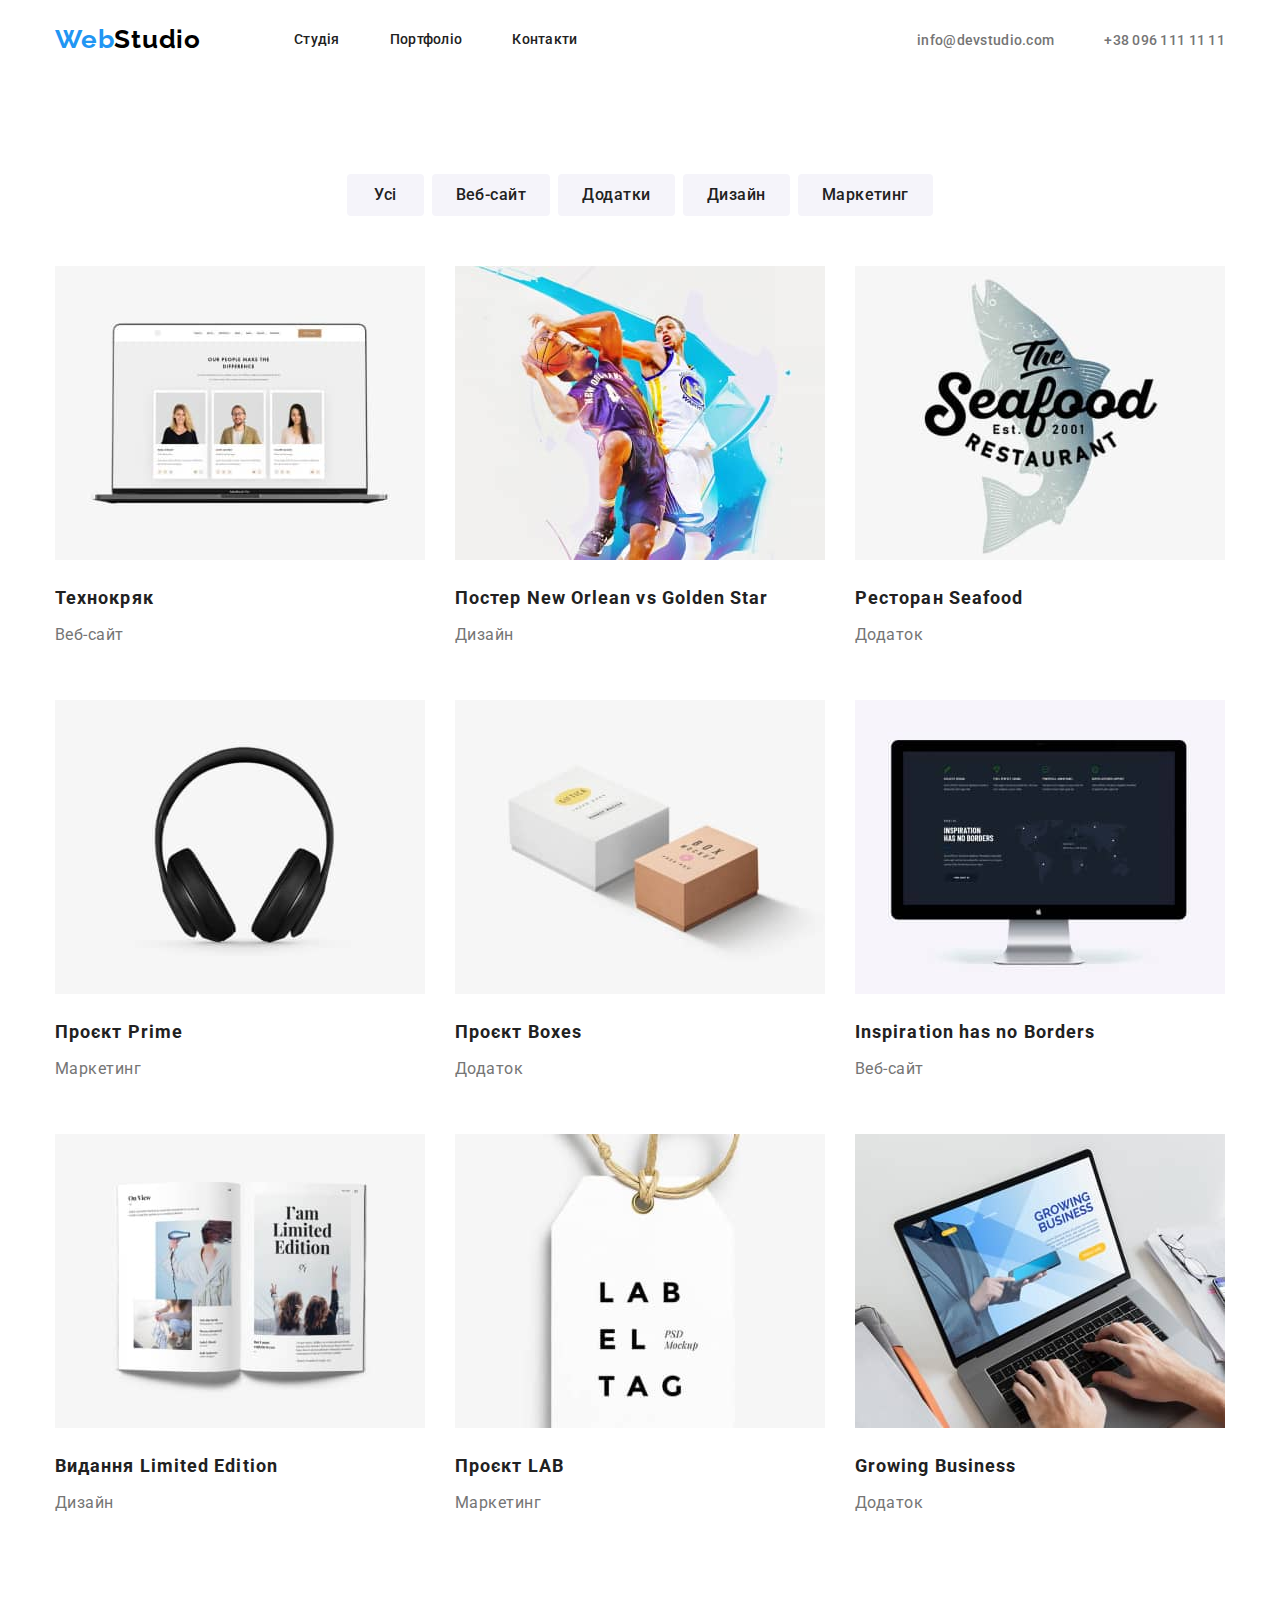
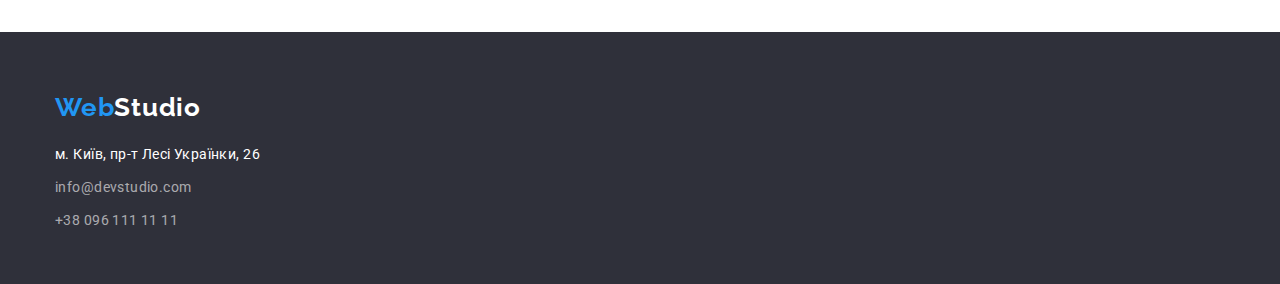
==== portfolio.html @ 159ef46b "Placement of elements" ====
<!DOCTYPE html>
<html lang="uk">
<head>
    <meta charset="UTF-8">
    <meta http-equiv="X-UA-Compatible" content="IE=edge">
    <meta name="viewport" content="width=device-width, initial-scale=1.0">
    <title>WebCtudio portfolio</title>
    <link href="https://fonts.googleapis.com/css2?family=Raleway:wght@700&family=Roboto:wght@400;500;700;900&display=swap"
        rel="stylesheet">
    <link rel="stylesheet" href="https://cdn.jsdelivr.net/npm/modern-normalize@1.1.0/modern-normalize.min.css">
    <link rel="stylesheet" href="./css/styles.css">
</head>
<body>
    <!-- Шапка-->
    <header class="page-header">
        <div class="conteiner">
            <nav class="navigation">
                <a class="logo-top" href="">Web<span class="logo-top-studio">Studio</span></a>
                <ul class="navigation-list">
                    <li><a class="navigation-item-link" href="./index.html">Студія</a></li>
                    <li><a class="navigation-item-link" href="./portfolio.html">Портфоліо</a></li>
                    <li><a class="navigation-item-link" href="">Контакти</a></li>
                </ul>
                <ul class="hdr-contacts">
                    <li class="hdr-contacts-itm"><a class="hdr-contact-mail"
                            href="mailto:info@devstudio.com">info@devstudio.com</a></li>
                    <li class="hdr-contacts-itm"><a class="hdr-contact-phone" href="tel:+380961111111">+38 096 111 11 11</a>
                    </li>
                </ul>
            </nav>
        </div>
    </header>
    <!-- Герой -->  
    <main>
        <section>
            <div class="conteiner">
                <h1 class="section-name-hidden">Галерея проектів ПРИХОВАТИ заголовок</h1>
                <ul class="filter">
                    <li class="filter-item">
                        <button class="filter-button first-button" type="button">Усі</button>
                    </li>
                    <li class="filter-item">
                        <button class="filter-button" type="button">Веб-сайт</button>
                    </li>
                    <li class="filter-item">
                        <button class="filter-button" type="button">Додатки</button>
                    </li>
                    <li class="filter-item">
                        <button class="filter-button" type="button">Дизайн</button>
                    </li>
                    <li class="filter-item">
                        <button class="filter-button" type="button">Маркетинг</button>
                    </li>
                </ul>
                <ul class="projects">
                    <li class="project">
                        <a class="project-link" href="">
                            <img class="project-img" src="./images/proj_1.jpg" width="370" alt="Ноутбук з фото співробітників на екрані">
                            <h2 class="project-name">Технокряк</h2>
                            <p  class="product-segment">Веб-сайт</p>
                        </a>
                    </li>
                    <li>
                        <a class="project-link" href="">
                            <img class="project-img" src="./images/proj_2.jpg" width="370" alt="два баскетболісти боряться за м'яч">
                            <h2 class="project-name">Постер New Orlean vs Golden Star</h2>
                            <p class="product-segment">Дизайн</p>
                        </a>
                    </li>
                    <li>
                        <a class="project-link" href="">
                            <img class="project-img" src="./images/proj_3.jpg" width="370" alt="Логотип ресторану Seafood">
                            <h2 class="project-name">Ресторан Seafood</h2>
                            <p class="product-segment">Додаток</p>
                        </a>
                    </li>
                    <li>
                        <a class="project-link" href="">
                            <img class="project-img" src="./images/proj_4.jpg" width="370" alt="навушниуи">
                            <h2 class="project-name">Проєкт Prime</h2>
                            <p class="product-segment">Маркетинг</p>
                        </a>
                    </li>
                    <li>
                        <a class="project-link" href="">
                            <img class="project-img" src="./images/proj_5.jpg" width="370" alt="дві дизайнерські, брендовані коробки">
                            <h2 class="project-name">Проєкт Boxes</h2>
                            <p class="product-segment">Додаток</p>
                        </a>
                    </li>
                    <li>
                        <a class="project-link" href="">
                            <img class="project-img" src="./images/proj_6.jpg" width="370" alt="монітор з відкритою сторінкою проєкту">
                            <h2 class="project-name">Inspiration has no Borders</h2>
                            <p class="product-segment">Веб-сайт</p>
                        </a>
                    </li>
                    <li>
                        <a class="project-link" href="">
                            <img class="project-img" src="./images/proj_7.jpg" width="370" alt="розворот журналу">
                            <h2 class="project-name">Видання Limited Edition</h2>
                            <p class="product-segment">Дизайн</p>
                        </a>
                    </li>
                    <li>
                        <a class="project-link" href="">
                            <img class="project-img" src="./images/proj_8.jpg" width="370" alt="тег для брендового одягу">
                            <h2 class="project-name">Проєкт LAB</h2>
                            <p class="product-segment">Маркетинг</p>
                        </a>
                    </li>
                    <li>
                        <a class="project-link" href="">
                            <img class="project-img" src="./images/proj_9.jpg" width="370" alt="лептоп із зображенням стартової сторінки на екрані">
                            <h2 class="project-name">Growing Business</h2>
                            <p class="product-segment">Додаток</p>
                        </a>
                    </li>
                </ul>
            </div>
        </section>
    </main>
    <!-- Підвал -->
    <footer class="page-bottom">
        <div class="conteiner footer-items">
            <a class="logo-bottom" href="">
                Web<span class="logo-bottom-studio">Studio</span>
            </a>
            <address class="footer-contacts">
                <ul class="footer-contacts-list">
                    <li class="ditails-list-item">
                        <a class="footer-adressse" href="">м. Київ, пр-т Лесі Українки, 26</a>
                    </li>
                    <li class="ditails-list-item">
                        <a class="footer-mail" href="mailto:info@devstudio.com">info@devstudio.com</a>
                    </li>
                    <li class="ditails-list-item">
                        <a class="footer-phone" href="tel:+380961111111">+38 096 111 11 11</a>
                    </li>
                </ul>
            </address>
        </div>
    </footer>
</body>
</html>
---- css/styles.css ----
:root {
    --font-family: 'Roboto', sans-serif;
    --primery-text-color: #757575;
    --secondary-text-color: #212121;
    --text-color-white: #FFFFFF;
    --accent-color: #2196F3;
}
/* --зкидання марджинів для заголовків, абзаців, списків, Відміна маркерів позицій списку, весь сайт-- */

h1,h2,h3,h4,h5,h6,p,ul {
    margin-top: 0;
    margin-bottom: 0;
}
ul {
    list-style: none;
    margin-top: 0;
    margin-bottom: 0;
    padding: 0;
}
/* --Вдміна підкреслювання посиланнь, весь сайт-- */

a {
    text-decoration: none;
}
/* --Визначення родини шрифтів для кнопок-- */
button {
    font-family: 'Roboto', sans-serif;
    cursor: pointer;
}
/* --Зображення, елементи списків відміна відступів знизу-- */
img, li {
    display: block;
}
/* --Глобальнй стиль тексту в елементі/тезі "боді" -- */

body {
    background: #fff;
    color: var(--primery-text-color);
    font-family: var(--font-family);
}
/* --контейнер для позиціонування контенту на сторінці-- */
.conteiner {
    width: 1200px;
    padding-right: 15px;
    padding-left: 15px;
    margin-left: auto;
    margin-right: auto;
}
/* --Назва секції загальні параметри-- */
.section-name {
    font-weight: 700;
    font-size: 36px;
    line-height: 1.17;
    text-align: center;
    letter-spacing: 0.03em;
    color: var(--secondary-text-color);

    padding-top: 94px;
    padding-bottom: 50px;
}
/* --ХЕДЕР-- */
/* --Лого двокольорове-- */
.logo-top {
    font-family: Raleway, sans-serif;
    font-weight: 700;
    font-size: 26px;
    line-height: 1.2; 
    letter-spacing: 0.03em;
    color: #2196F3;
}
.logo-top-studio {
    color: #000000;
}
/* --Навігація сайту-- */

.navigation, .navigation-list, .hdr-contacts  {
    display: flex;
    align-items: center;
}
.navigation-list {
    margin-left: 93px;
}
.navigation-item-link:not(last-child) {
    margin-right: 50px;
    padding-top: 32px;
    padding-bottom: 32px;
}
.navigation-item-link {
    display: flex;

    font-weight: 500;
    font-size: 14px;
    line-height: 1.14;
    letter-spacing: 0.02em;
    color: #212121;
}
.navigation-item-link:hover,
.navigation-item-link:focus {
    color: var(--accent-color);
}
/* -- Контакти шапка -- */

.hdr-contacts {
    margin-left: auto;
}

.hdr-contacts-itm + .hdr-contacts-itm {
    margin-left: 50px;
}
.hdr-contact-mail,
.hdr-contact-phone {
    padding-top: 32px;
    padding-bottom: 32px;
    font-weight: 500;
    font-size: 14px;
    line-height: 1.14;
    letter-spacing: 0.02em;
    color: var(--primery-text-color);
}
.hdr-contact-mail:hover, .hdr-contact-mail:focus,
.hdr-contact-phone:hover,.hdr-contact-phone:focus {
    color: var(--accent-color);
}
/* --СТУДІЯ-- */
/* --Герой-- */

.motto {
    display: flex;
    background-color: #2F303A;
}
.motto-text  {
    margin-top: 203px;
    margin-bottom: 30px;
    font-weight: 900;
    font-size: 44px;
    line-height: 1.4;
    text-align: center;
    letter-spacing: 0.06em;
    text-transform: uppercase;
    color: var(--text-color-white);
}
.btn-modal-window {
    display: block;
    margin-left: auto;
    margin-right: auto;
    margin-bottom: 197px;
    width: 216px;
    height: 50px;
    font-weight: 700;
    font-size: 16px;
    line-height: 1.9;
    text-align: center;
    letter-spacing: 0.06em;
    background-color: var(--accent-color);
    color: var(--text-color-white);
}
.btn-modal-window:hover,
.btn-modal-window:focus {
    background: #188CE8;
    box-shadow: 0px 4px 4px rgba(0, 0, 0, 0.15);
    border-radius: 4px
}
/* --Цінності-- */
.values-hdr {
    display: none;
}
.values-list {
    display: flex;
    justify-content: space-between;
    padding-top: 90px;
    /* padding-bottom: 94px; */
}
.values-list-item {
    width: 270px;
}
.value-name {
    font-size: 14px;
    font-weight: 700;
    line-height: 1.14;
    letter-spacing: 0.03em;
    text-transform: uppercase;
    color: var(--secondary-text-color);

    margin-bottom: 10px;
}
.value-description {
    font-weight: 400;
    font-size: 14px;
    line-height: 1.71;
    letter-spacing: 0.03em;
    color: var(--primery-text-color);
}
/* --Чим им займаємось-- */
.directions, .directions-list {
    display: flex;
}
/* .directions-list {
    justify-content: space-between;
} */
.directions-list-item {
width:calc((100%-30*2)/3);
margin-right: 30px;
margin-bottom: 94px;
}
.directions-list-item:nth-child(3) {
    margin-right: 0;
}
/* --Наша команда-- */
.team {
    background: #F5F4FA;
}
.team-list {
    display: flex;
    justify-content: space-between;
}
.team-member-name {
    font-weight: 500;
    font-size: 16px;
    line-height: 1.19;
    text-align: center;
    letter-spacing: 0.03em;
    color: var(--secondary-text-color);

padding-top: 30px;
padding-bottom: 10px;
}
.team-member-position {
    font-size: 16px;
    line-height: 1.19;
    text-align: center;
    letter-spacing: 0.03em;
    color: var(--primery-text-color);

    padding-bottom: 30px;
}

/* --ПОРТФОЛІО ОСНОВНИЙ КОНТЕНТ-- */
/* --Фільтр портфоліо-- */
.section-name-hidden {
    display: none;
}
.filter {
    display: flex;
    justify-content: center;
    margin-top: 94px;
    margin-bottom: 50px;
}
.filter-item:not(:last-child) {
    margin-right: 4px;
}
.filter-item:not(:first-child) {
    margin-left: 4px;
}
.filter-button {
    padding: 6px 22px;
}
.first-button {
    padding: 6px 25px;
}
.filter-button {
    background: #F5F4FA;
    border-radius: 4px;
    border-color: transparent;
    font-weight: 500;
    font-size: 16px;
    line-height: 1.63;
    text-align: center;
    letter-spacing: 0.03em;
    color: var(--secondary-text-color);
    cursor: pointer;
    padding: 6px, 22px;
    
}

.filter-button:hover, .filter-button:focus {
    background-color: var(--accent-color);
    color: var(--text-color-white);
}
/* --Проєкти-- */
.projects {
    display: flex;
    flex-wrap: wrap;
    gap: 30px;
    margin-bottom: 94px;
}
.project-img {
    margin-bottom: 20px;
}
/* --Підписи проектів-- */

.project-name {
    font-weight: 700;
    font-size: 18px;
    line-height: 2;
    letter-spacing: 0.06em;
    color: var(--secondary-text-color);

    margin-bottom: 4px;
}
.product-segment {
    font-weight: 400;
    font-size: 16px;
    line-height: 1.88;
    letter-spacing: 0.03em;
    color: var(--primery-text-color);

    margin-bottom: 20px;
}
/* --ПІДВАЛ-- */

.page-bottom {
    min-height: 252px;
    background-color: #2F303A;
}
.footer-items {
    display: flex;
    align-items: flex-start;
    flex-direction: column;
}
.logo-bottom {
    text-decoration: none;
    font-family: Raleway, sans-serif;
    font-weight: 700;
    font-size: 26px;
    line-height: 1.2;
    letter-spacing: 0.03em;
    color: #2196F3;
    
    margin-top: 60px;
    margin-bottom: 20px;
}
.logo-bottom-studio {
    color: #fff;
}
.footer-adressse {
    font-style: normal;
    font-size: 14px;
    line-height: 1.7;
    letter-spacing: 0.03em;
    color: var(--text-color-white);
}
.footer-mail,
.footer-phone {
        font-style: normal;
    font-size: 14px;
    line-height: 1.7;
    letter-spacing: 0.03em;
    color: rgba(255, 255, 255, 0.6);
}
.ditails-list-item+.ditails-list-item {
    margin-top: 9px;
}
.footer-mail:hover, .footer-mail:focus,
.footer-phone:hover, .footer-phone:focus,
.footer-adressse:hover, .footer-adressse:focus {
    color: var(--accent-color);
}
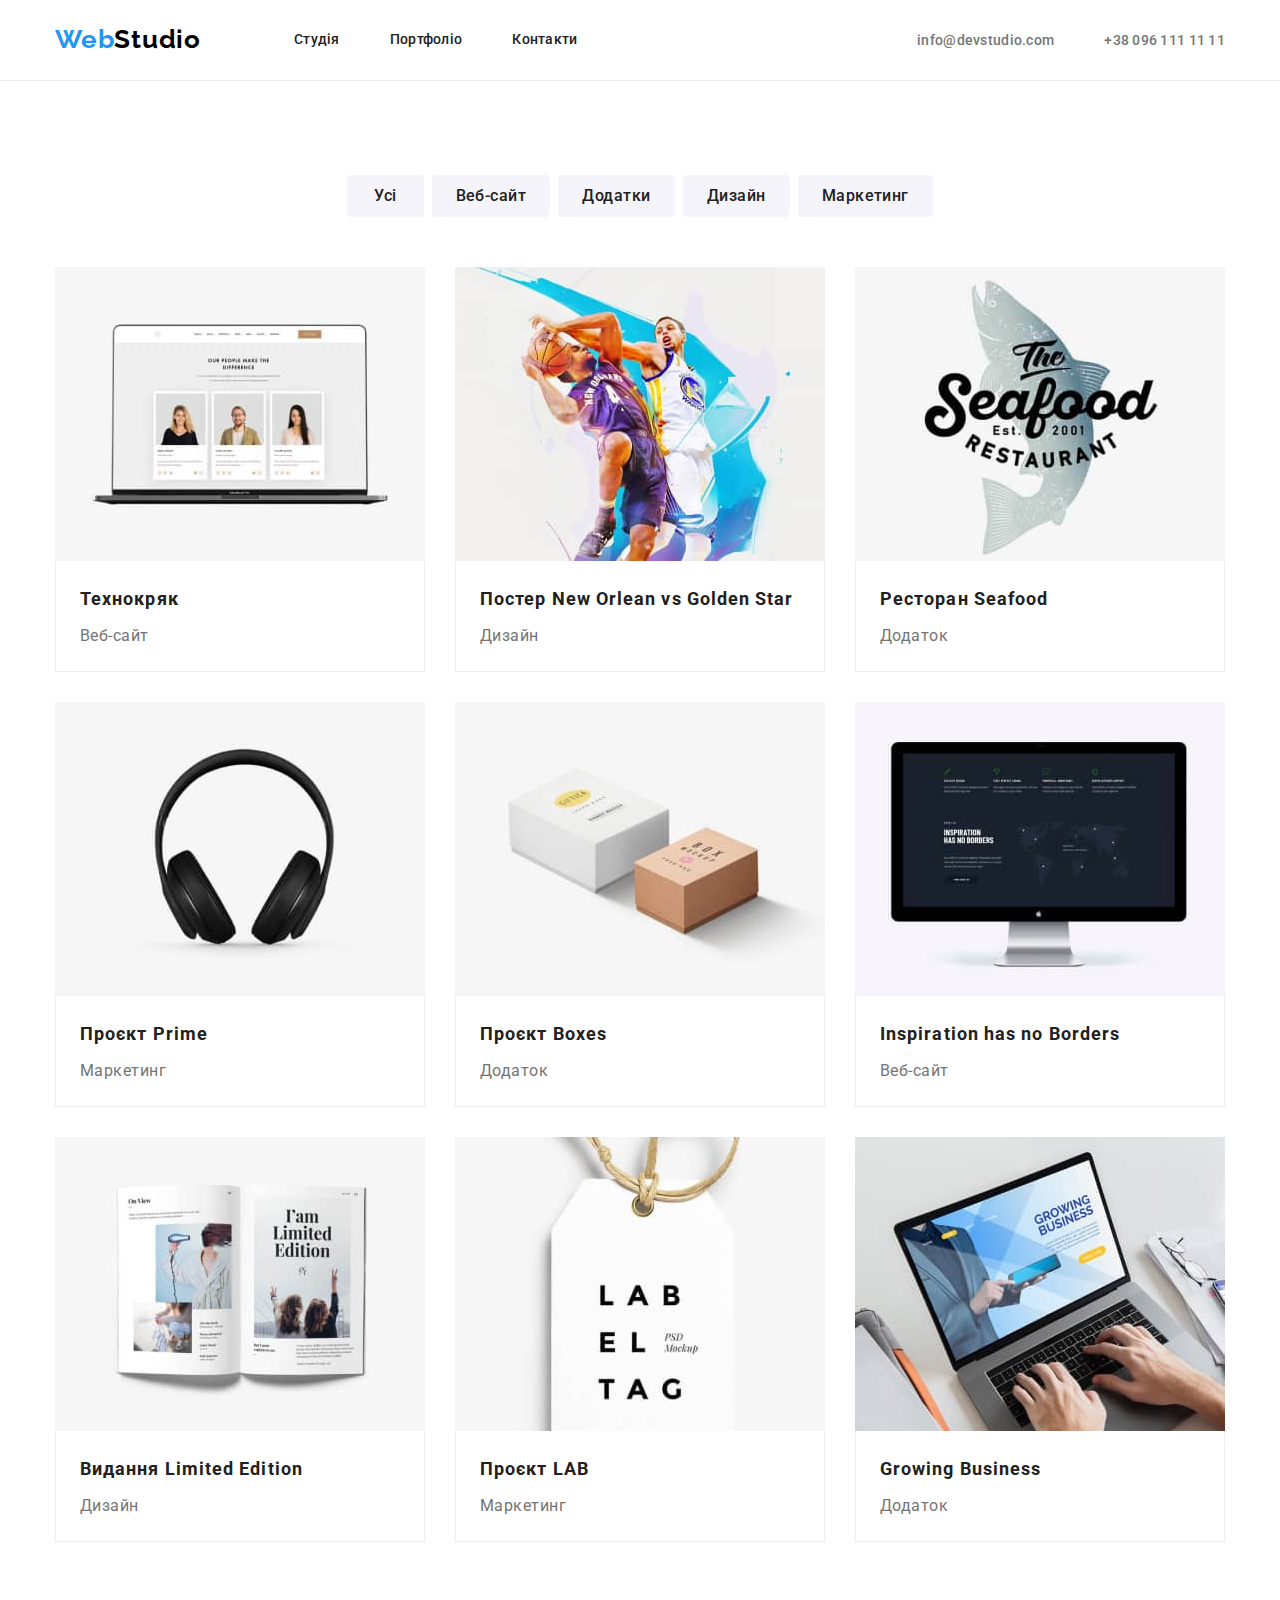
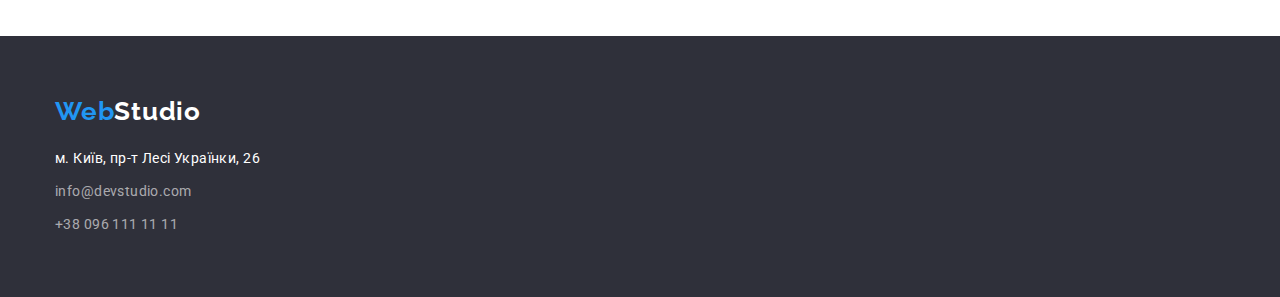
==== commit 1f3d76ff: "Correction after first check" ====
--- a/portfolio.html
+++ b/portfolio.html
@@ -17,9 +17,9 @@
             <nav class="navigation">
                 <a class="logo-top" href="">Web<span class="logo-top-studio">Studio</span></a>
                 <ul class="navigation-list">
-                    <li><a class="navigation-item-link" href="./index.html">Студія</a></li>
-                    <li><a class="navigation-item-link" href="./portfolio.html">Портфоліо</a></li>
-                    <li><a class="navigation-item-link" href="">Контакти</a></li>
+                    <li class="navigation-item"><a class="navigation-item-link" href="./index.html">Студія</a></li>
+                    <li class="navigation-item"><a class="navigation-item-link" href="./portfolio.html">Портфоліо</a></li>
+                    <li class="navigation-item"><a class="navigation-item-link" href="">Контакти</a></li>
                 </ul>
                 <ul class="hdr-contacts">
                     <li class="hdr-contacts-itm"><a class="hdr-contact-mail"
@@ -32,9 +32,9 @@
     </header>
     <!-- Герой -->  
     <main>
-        <section>
+        <section class="section">
             <div class="conteiner">
-                <h1 class="section-name-hidden">Галерея проектів ПРИХОВАТИ заголовок</h1>
+                <h1 class="section-name-hidden visually-hidden">Галерея проектів</h1>
                 <ul class="filter">
                     <li class="filter-item">
                         <button class="filter-button first-button" type="button">Усі</button>
@@ -56,64 +56,82 @@
                     <li class="project">
                         <a class="project-link" href="">
                             <img class="project-img" src="./images/proj_1.jpg" width="370" alt="Ноутбук з фото співробітників на екрані">
-                            <h2 class="project-name">Технокряк</h2>
-                            <p  class="product-segment">Веб-сайт</p>
+                            <div class="project-caption">
+                                <h2 class="project-name">Технокряк</h2>
+                                <p  class="product-segment">Веб-сайт</p>
+                            </div>
                         </a>
                     </li>
-                    <li>
+                    <li class="project">
                         <a class="project-link" href="">
                             <img class="project-img" src="./images/proj_2.jpg" width="370" alt="два баскетболісти боряться за м'яч">
-                            <h2 class="project-name">Постер New Orlean vs Golden Star</h2>
-                            <p class="product-segment">Дизайн</p>
+                            <div class="project-caption">
+                                <h2 class="project-name">Постер New Orlean vs Golden Star</h2>
+                                <p class="product-segment">Дизайн</p>
+                            </div>
                         </a>
                     </li>
-                    <li>
+                    <li class="project">
                         <a class="project-link" href="">
                             <img class="project-img" src="./images/proj_3.jpg" width="370" alt="Логотип ресторану Seafood">
-                            <h2 class="project-name">Ресторан Seafood</h2>
-                            <p class="product-segment">Додаток</p>
+                            <div class="project-caption">
+                                <h2 class="project-name">Ресторан Seafood</h2>
+                                <p class="product-segment">Додаток</p>
+                            </div>
                         </a>
                     </li>
-                    <li>
+                    <li class="project">
                         <a class="project-link" href="">
                             <img class="project-img" src="./images/proj_4.jpg" width="370" alt="навушниуи">
-                            <h2 class="project-name">Проєкт Prime</h2>
-                            <p class="product-segment">Маркетинг</p>
+                            <div class="project-caption">
+                                <h2 class="project-name">Проєкт Prime</h2>
+                                <p class="product-segment">Маркетинг</p>
+                            </div>
                         </a>
                     </li>
-                    <li>
+                    <li class="project">
                         <a class="project-link" href="">
                             <img class="project-img" src="./images/proj_5.jpg" width="370" alt="дві дизайнерські, брендовані коробки">
-                            <h2 class="project-name">Проєкт Boxes</h2>
-                            <p class="product-segment">Додаток</p>
+                            <div class="project-caption">
+                                <h2 class="project-name">Проєкт Boxes</h2>
+                                <p class="product-segment">Додаток</p>
+                            </div>
                         </a>
                     </li>
-                    <li>
+                    <li class="project">
                         <a class="project-link" href="">
                             <img class="project-img" src="./images/proj_6.jpg" width="370" alt="монітор з відкритою сторінкою проєкту">
-                            <h2 class="project-name">Inspiration has no Borders</h2>
-                            <p class="product-segment">Веб-сайт</p>
+                            <div class="project-caption">
+                                <h2 class="project-name">Inspiration has no Borders</h2>
+                                <p class="product-segment">Веб-сайт</p>
+                            </div>
                         </a>
                     </li>
-                    <li>
+                    <li class="project">
                         <a class="project-link" href="">
                             <img class="project-img" src="./images/proj_7.jpg" width="370" alt="розворот журналу">
-                            <h2 class="project-name">Видання Limited Edition</h2>
-                            <p class="product-segment">Дизайн</p>
+                            <div class="project-caption">
+                                <h2 class="project-name">Видання Limited Edition</h2>
+                                <p class="product-segment">Дизайн</p>
+                            </div>
                         </a>
                     </li>
-                    <li>
+                    <li class="project">
                         <a class="project-link" href="">
                             <img class="project-img" src="./images/proj_8.jpg" width="370" alt="тег для брендового одягу">
-                            <h2 class="project-name">Проєкт LAB</h2>
-                            <p class="product-segment">Маркетинг</p>
+                            <div class="project-caption">
+                                <h2 class="project-name">Проєкт LAB</h2>
+                                <p class="product-segment">Маркетинг</p>
+                            </div>
                         </a>
                     </li>
-                    <li>
+                    <li class="project">
                         <a class="project-link" href="">
                             <img class="project-img" src="./images/proj_9.jpg" width="370" alt="лептоп із зображенням стартової сторінки на екрані">
-                            <h2 class="project-name">Growing Business</h2>
-                            <p class="product-segment">Додаток</p>
+                            <div class="project-caption">
+                                <h2 class="project-name">Growing Business</h2>
+                                <p class="product-segment">Додаток</p>
+                            </div>
                         </a>
                     </li>
                 </ul>
--- a/css/styles.css
+++ b/css/styles.css
@@ -28,7 +28,7 @@
     cursor: pointer;
 }
 /* --Зображення, елементи списків відміна відступів знизу-- */
-img, li {
+img {
     display: block;
 }
 /* --Глобальнй стиль тексту в елементі/тезі "боді" -- */
@@ -37,6 +37,34 @@
     background: #fff;
     color: var(--primery-text-color);
     font-family: var(--font-family);
+}
+.section {
+    padding-top: 94px;
+    padding-bottom: 94px;
+}
+/* --Назва секції загальні параметри-- */
+.section-name {
+    font-weight: 700;
+    font-size: 36px;
+    line-height: 1.17;
+    text-align: center;
+    letter-spacing: 0.03em;
+    color: var(--secondary-text-color);
+
+    margin-bottom: 50px;
+}
+/* --Приховані заголовки-- */
+.visually-hidden {
+    position: absolute;
+    white-space: nowrap;
+    width: 1px;
+    height: 1px;
+    overflow: hidden;
+    border: 0;
+    padding: 0;
+    clip: rect(0 0 0 0);
+    clip-path: inset(50%);
+    margin: -1px;
 }
 /* --контейнер для позиціонування контенту на сторінці-- */
 .conteiner {
@@ -46,18 +74,7 @@
     margin-left: auto;
     margin-right: auto;
 }
-/* --Назва секції загальні параметри-- */
-.section-name {
-    font-weight: 700;
-    font-size: 36px;
-    line-height: 1.17;
-    text-align: center;
-    letter-spacing: 0.03em;
-    color: var(--secondary-text-color);
-
-    padding-top: 94px;
-    padding-bottom: 50px;
-}
+
 /* --ХЕДЕР-- */
 /* --Лого двокольорове-- */
 .logo-top {
@@ -78,21 +95,23 @@
     align-items: center;
 }
 .navigation-list {
-    margin-left: 93px;
-}
-.navigation-item-link:not(last-child) {
-    margin-right: 50px;
-    padding-top: 32px;
-    padding-bottom: 32px;
+    margin-left: 93px; 
+}
+.navigation-item {
+    display: flex;
+}
+.navigation-item:not(:first-child) {
+    margin-left: 50px;
 }
 .navigation-item-link {
-    display: flex;
-
     font-weight: 500;
     font-size: 14px;
     line-height: 1.14;
     letter-spacing: 0.02em;
     color: #212121;
+    padding-top: 32px;
+    padding-bottom: 32px;
+    
 }
 .navigation-item-link:hover,
 .navigation-item-link:focus {
@@ -103,7 +122,6 @@
 .hdr-contacts {
     margin-left: auto;
 }
-
 .hdr-contacts-itm + .hdr-contacts-itm {
     margin-left: 50px;
 }
@@ -121,15 +139,18 @@
 .hdr-contact-phone:hover,.hdr-contact-phone:focus {
     color: var(--accent-color);
 }
+.page-header {
+    border-bottom: 1px solid #ECECEC;
+}
 /* --СТУДІЯ-- */
 /* --Герой-- */
 
 .motto {
-    display: flex;
+    padding: 200px 0;
     background-color: #2F303A;
+    margin-bottom: 90px;
 }
 .motto-text  {
-    margin-top: 203px;
     margin-bottom: 30px;
     font-weight: 900;
     font-size: 44px;
@@ -143,7 +164,6 @@
     display: block;
     margin-left: auto;
     margin-right: auto;
-    margin-bottom: 197px;
     width: 216px;
     height: 50px;
     font-weight: 700;
@@ -153,6 +173,8 @@
     letter-spacing: 0.06em;
     background-color: var(--accent-color);
     color: var(--text-color-white);
+    border: 0;
+
 }
 .btn-modal-window:hover,
 .btn-modal-window:focus {
@@ -161,17 +183,17 @@
     border-radius: 4px
 }
 /* --Цінності-- */
-.values-hdr {
-    display: none;
-}
+/* --заголовок приховано, прописано в глоб. стилях-- */
 .values-list {
     display: flex;
     justify-content: space-between;
-    padding-top: 90px;
-    /* padding-bottom: 94px; */
 }
 .values-list-item {
-    width: 270px;
+    width: calc(100% - 30*3)/4;
+    margin-right: 30px;
+    }
+.values-list-item:last-child {
+    margin-right: 0;
 }
 .value-name {
     font-size: 14px;
@@ -180,7 +202,7 @@
     letter-spacing: 0.03em;
     text-transform: uppercase;
     color: var(--secondary-text-color);
-
+    
     margin-bottom: 10px;
 }
 .value-description {
@@ -191,27 +213,37 @@
     color: var(--primery-text-color);
 }
 /* --Чим им займаємось-- */
-.directions, .directions-list {
-    display: flex;
-}
-/* .directions-list {
-    justify-content: space-between;
-} */
+.directions-list {
+    display: flex;
+}
 .directions-list-item {
-width:calc((100%-30*2)/3);
+width: calc((100% - 30*2)/3);
 margin-right: 30px;
-margin-bottom: 94px;
-}
-.directions-list-item:nth-child(3) {
+}
+.directions-list-item:last-child {
     margin-right: 0;
 }
 /* --Наша команда-- */
+
 .team {
     background: #F5F4FA;
 }
 .team-list {
     display: flex;
-    justify-content: space-between;
+}
+.team-member {
+    background: #FFFFFF;
+    box-shadow: 0px 1px 3px rgba(0, 0, 0, 0.12), 0px 1px 1px rgba(0, 0, 0, 0.14), 0px 2px 1px rgba(0, 0, 0, 0.2);
+    border-radius: 0px 0px 4px 4px;
+
+    width: calc(100% - 30*3)/4;
+    margin-right: 30px;
+}
+.team-member:last-child {
+    margin-right: 0;
+}
+.team-mamber-inf {
+    padding: 30px 0;
 }
 .team-member-name {
     font-weight: 500;
@@ -220,9 +252,7 @@
     text-align: center;
     letter-spacing: 0.03em;
     color: var(--secondary-text-color);
-
-padding-top: 30px;
-padding-bottom: 10px;
+    margin-bottom: 10px;
 }
 .team-member-position {
     font-size: 16px;
@@ -230,19 +260,15 @@
     text-align: center;
     letter-spacing: 0.03em;
     color: var(--primery-text-color);
-
-    padding-bottom: 30px;
 }
 
 /* --ПОРТФОЛІО ОСНОВНИЙ КОНТЕНТ-- */
 /* --Фільтр портфоліо-- */
-.section-name-hidden {
-    display: none;
-}
+/* --заголовок приховано, прописано в глоб. стилях-- */
+
 .filter {
     display: flex;
     justify-content: center;
-    margin-top: 94px;
     margin-bottom: 50px;
 }
 .filter-item:not(:last-child) {
@@ -269,9 +295,7 @@
     color: var(--secondary-text-color);
     cursor: pointer;
     padding: 6px, 22px;
-    
-}
-
+}
 .filter-button:hover, .filter-button:focus {
     background-color: var(--accent-color);
     color: var(--text-color-white);
@@ -280,14 +304,27 @@
 .projects {
     display: flex;
     flex-wrap: wrap;
-    gap: 30px;
-    margin-bottom: 94px;
-}
-.project-img {
-    margin-bottom: 20px;
+    /* gap: 30px; */
+}
+.project {
+    width: calc(100% - 30*3)/3;
+    margin-right: 30px;
+    margin-bottom: 30px;
+}
+.project:nth-child(3n) {
+    margin-right: 0;
+}
+.project:nth-last-child(-n+3) {
+    margin-bottom: 0;
 }
 /* --Підписи проектів-- */
 
+.project-caption {
+    padding: 20px 24px;
+    background: #FFFFFF;
+    border: 1px solid #EEEEEE;
+    border-top-width: 0;
+}
 .project-name {
     font-weight: 700;
     font-size: 18px;
@@ -303,13 +340,11 @@
     line-height: 1.88;
     letter-spacing: 0.03em;
     color: var(--primery-text-color);
-
-    margin-bottom: 20px;
 }
 /* --ПІДВАЛ-- */
 
 .page-bottom {
-    min-height: 252px;
+    padding: 60px 0;
     background-color: #2F303A;
 }
 .footer-items {
@@ -325,8 +360,7 @@
     line-height: 1.2;
     letter-spacing: 0.03em;
     color: #2196F3;
-    
-    margin-top: 60px;
+
     margin-bottom: 20px;
 }
 .logo-bottom-studio {
@@ -341,7 +375,7 @@
 }
 .footer-mail,
 .footer-phone {
-        font-style: normal;
+    font-style: normal;
     font-size: 14px;
     line-height: 1.7;
     letter-spacing: 0.03em;
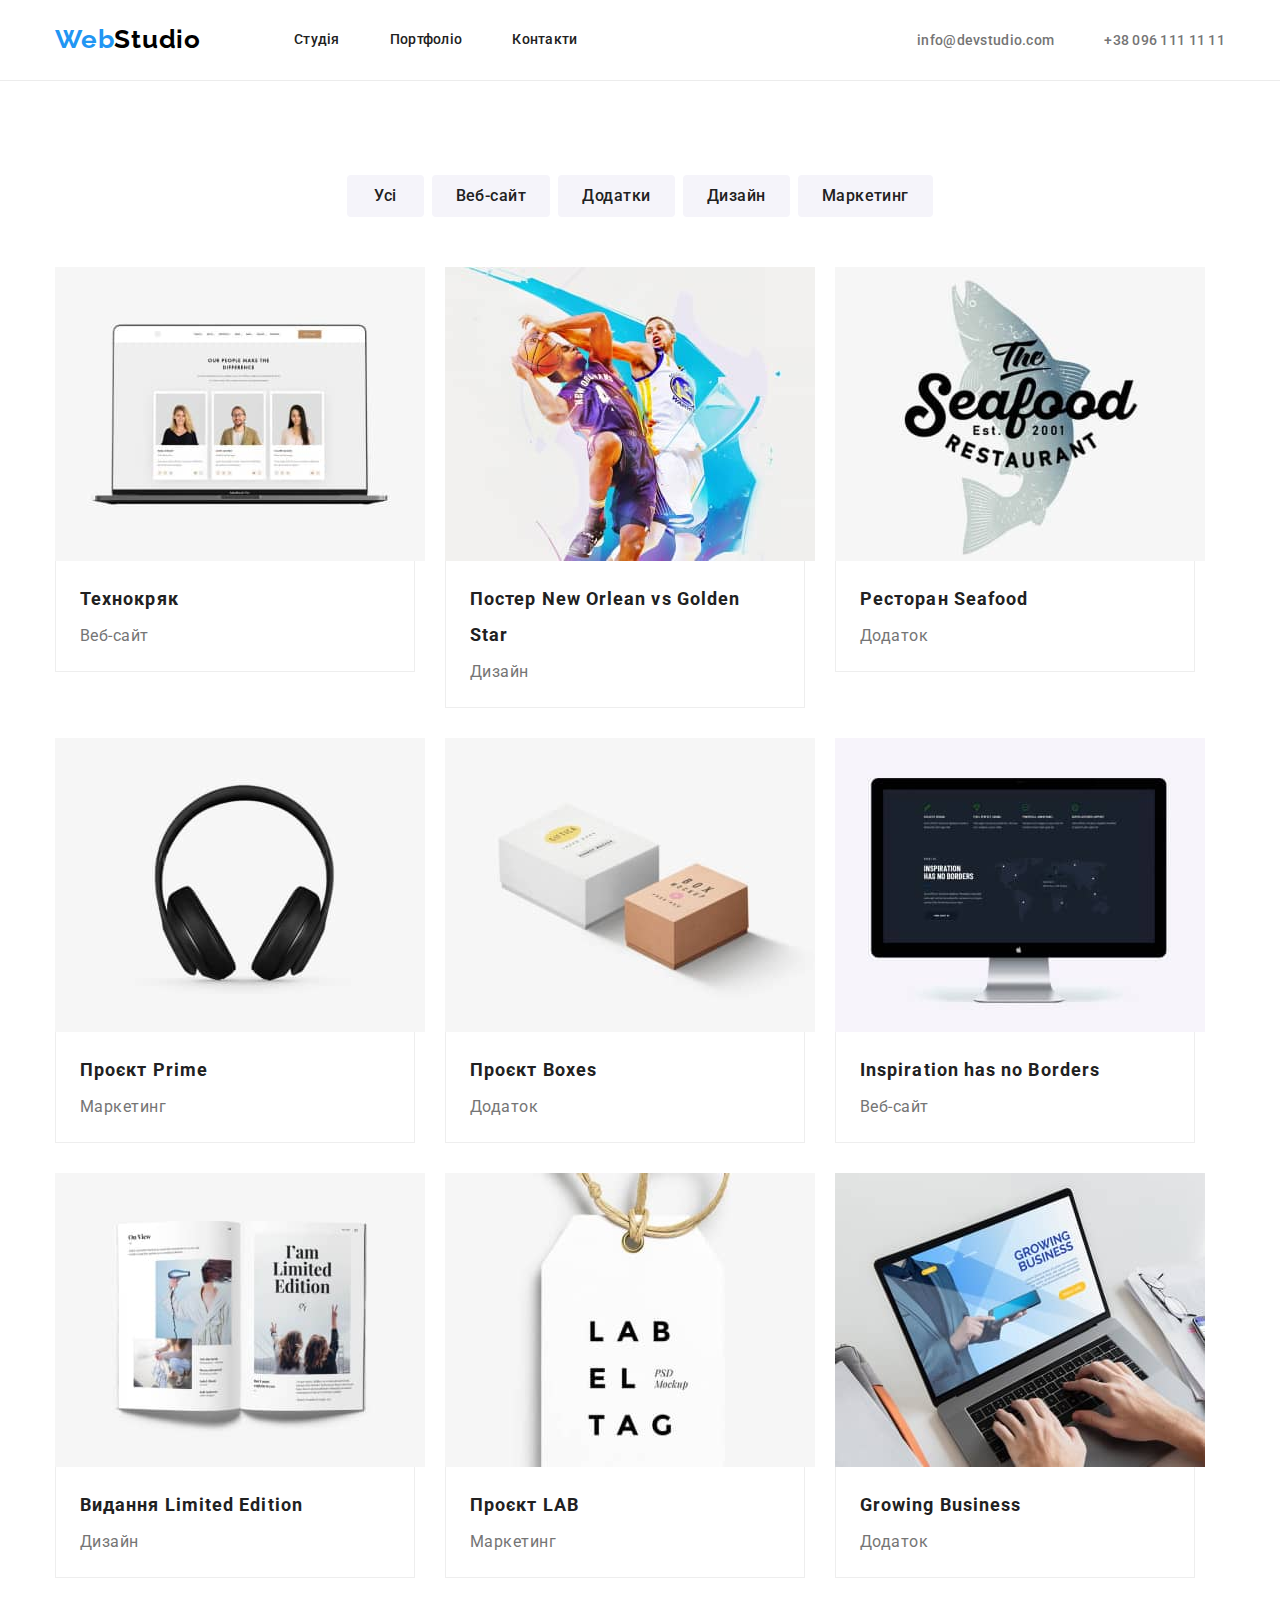
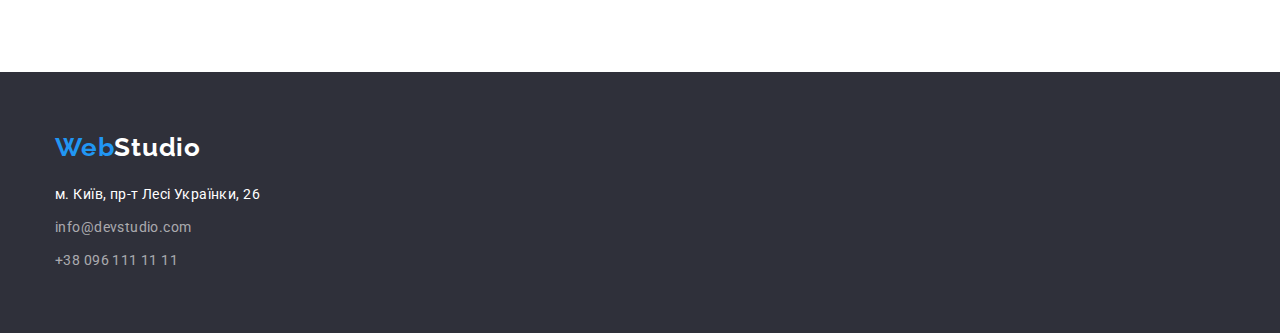
==== commit 267e9856: "second set of corrections" ====
--- a/portfolio.html
+++ b/portfolio.html
@@ -55,7 +55,7 @@
                 <ul class="projects">
                     <li class="project">
                         <a class="project-link" href="">
-                            <img class="project-img" src="./images/proj_1.jpg" width="370" alt="Ноутбук з фото співробітників на екрані">
+                            <img class="project-img" src="./images/proj_1.jpg" alt="Ноутбук з фото співробітників на екрані">
                             <div class="project-caption">
                                 <h2 class="project-name">Технокряк</h2>
                                 <p  class="product-segment">Веб-сайт</p>
@@ -64,7 +64,7 @@
                     </li>
                     <li class="project">
                         <a class="project-link" href="">
-                            <img class="project-img" src="./images/proj_2.jpg" width="370" alt="два баскетболісти боряться за м'яч">
+                            <img class="project-img" src="./images/proj_2.jpg" alt="два баскетболісти боряться за м'яч">
                             <div class="project-caption">
                                 <h2 class="project-name">Постер New Orlean vs Golden Star</h2>
                                 <p class="product-segment">Дизайн</p>
@@ -73,7 +73,7 @@
                     </li>
                     <li class="project">
                         <a class="project-link" href="">
-                            <img class="project-img" src="./images/proj_3.jpg" width="370" alt="Логотип ресторану Seafood">
+                            <img class="project-img" src="./images/proj_3.jpg" alt="Логотип ресторану Seafood">
                             <div class="project-caption">
                                 <h2 class="project-name">Ресторан Seafood</h2>
                                 <p class="product-segment">Додаток</p>
@@ -82,7 +82,7 @@
                     </li>
                     <li class="project">
                         <a class="project-link" href="">
-                            <img class="project-img" src="./images/proj_4.jpg" width="370" alt="навушниуи">
+                            <img class="project-img" src="./images/proj_4.jpg" alt="навушниуи">
                             <div class="project-caption">
                                 <h2 class="project-name">Проєкт Prime</h2>
                                 <p class="product-segment">Маркетинг</p>
@@ -91,7 +91,7 @@
                     </li>
                     <li class="project">
                         <a class="project-link" href="">
-                            <img class="project-img" src="./images/proj_5.jpg" width="370" alt="дві дизайнерські, брендовані коробки">
+                            <img class="project-img" src="./images/proj_5.jpg" alt="дві дизайнерські, брендовані коробки">
                             <div class="project-caption">
                                 <h2 class="project-name">Проєкт Boxes</h2>
                                 <p class="product-segment">Додаток</p>
@@ -100,7 +100,7 @@
                     </li>
                     <li class="project">
                         <a class="project-link" href="">
-                            <img class="project-img" src="./images/proj_6.jpg" width="370" alt="монітор з відкритою сторінкою проєкту">
+                            <img class="project-img" src="./images/proj_6.jpg" alt="монітор з відкритою сторінкою проєкту">
                             <div class="project-caption">
                                 <h2 class="project-name">Inspiration has no Borders</h2>
                                 <p class="product-segment">Веб-сайт</p>
@@ -109,7 +109,7 @@
                     </li>
                     <li class="project">
                         <a class="project-link" href="">
-                            <img class="project-img" src="./images/proj_7.jpg" width="370" alt="розворот журналу">
+                            <img class="project-img" src="./images/proj_7.jpg" alt="розворот журналу">
                             <div class="project-caption">
                                 <h2 class="project-name">Видання Limited Edition</h2>
                                 <p class="product-segment">Дизайн</p>
@@ -118,7 +118,7 @@
                     </li>
                     <li class="project">
                         <a class="project-link" href="">
-                            <img class="project-img" src="./images/proj_8.jpg" width="370" alt="тег для брендового одягу">
+                            <img class="project-img" src="./images/proj_8.jpg" alt="тег для брендового одягу">
                             <div class="project-caption">
                                 <h2 class="project-name">Проєкт LAB</h2>
                                 <p class="product-segment">Маркетинг</p>
@@ -127,7 +127,7 @@
                     </li>
                     <li class="project">
                         <a class="project-link" href="">
-                            <img class="project-img" src="./images/proj_9.jpg" width="370" alt="лептоп із зображенням стартової сторінки на екрані">
+                            <img class="project-img" src="./images/proj_9.jpg" alt="лептоп із зображенням стартової сторінки на екрані">
                             <div class="project-caption">
                                 <h2 class="project-name">Growing Business</h2>
                                 <p class="product-segment">Додаток</p>
--- a/css/styles.css
+++ b/css/styles.css
@@ -6,6 +6,7 @@
     --accent-color: #2196F3;
 }
 /* --зкидання марджинів для заголовків, абзаців, списків, Відміна маркерів позицій списку, весь сайт-- */
+
 
 h1,h2,h3,h4,h5,h6,p,ul {
     margin-top: 0;
@@ -148,7 +149,6 @@
 .motto {
     padding: 200px 0;
     background-color: #2F303A;
-    margin-bottom: 90px;
 }
 .motto-text  {
     margin-bottom: 30px;
@@ -189,7 +189,7 @@
     justify-content: space-between;
 }
 .values-list-item {
-    width: calc(100% - 30*3)/4;
+    width: calc((100% - 30px*3)/4);
     margin-right: 30px;
     }
 .values-list-item:last-child {
@@ -213,11 +213,14 @@
     color: var(--primery-text-color);
 }
 /* --Чим им займаємось-- */
+.section.directions {
+    padding-top: 0;
+}
 .directions-list {
     display: flex;
 }
 .directions-list-item {
-width: calc((100% - 30*2)/3);
+width: calc((100% - 30px*2)/3);
 margin-right: 30px;
 }
 .directions-list-item:last-child {
@@ -236,7 +239,7 @@
     box-shadow: 0px 1px 3px rgba(0, 0, 0, 0.12), 0px 1px 1px rgba(0, 0, 0, 0.14), 0px 2px 1px rgba(0, 0, 0, 0.2);
     border-radius: 0px 0px 4px 4px;
 
-    width: calc(100% - 30*3)/4;
+    width: calc((100% - 30px*3)/4);
     margin-right: 30px;
 }
 .team-member:last-child {
@@ -304,12 +307,10 @@
 .projects {
     display: flex;
     flex-wrap: wrap;
-    /* gap: 30px; */
+    gap: 30px;
 }
 .project {
-    width: calc(100% - 30*3)/3;
-    margin-right: 30px;
-    margin-bottom: 30px;
+    width: calc((100% - 30px*3)/3);
 }
 .project:nth-child(3n) {
     margin-right: 0;
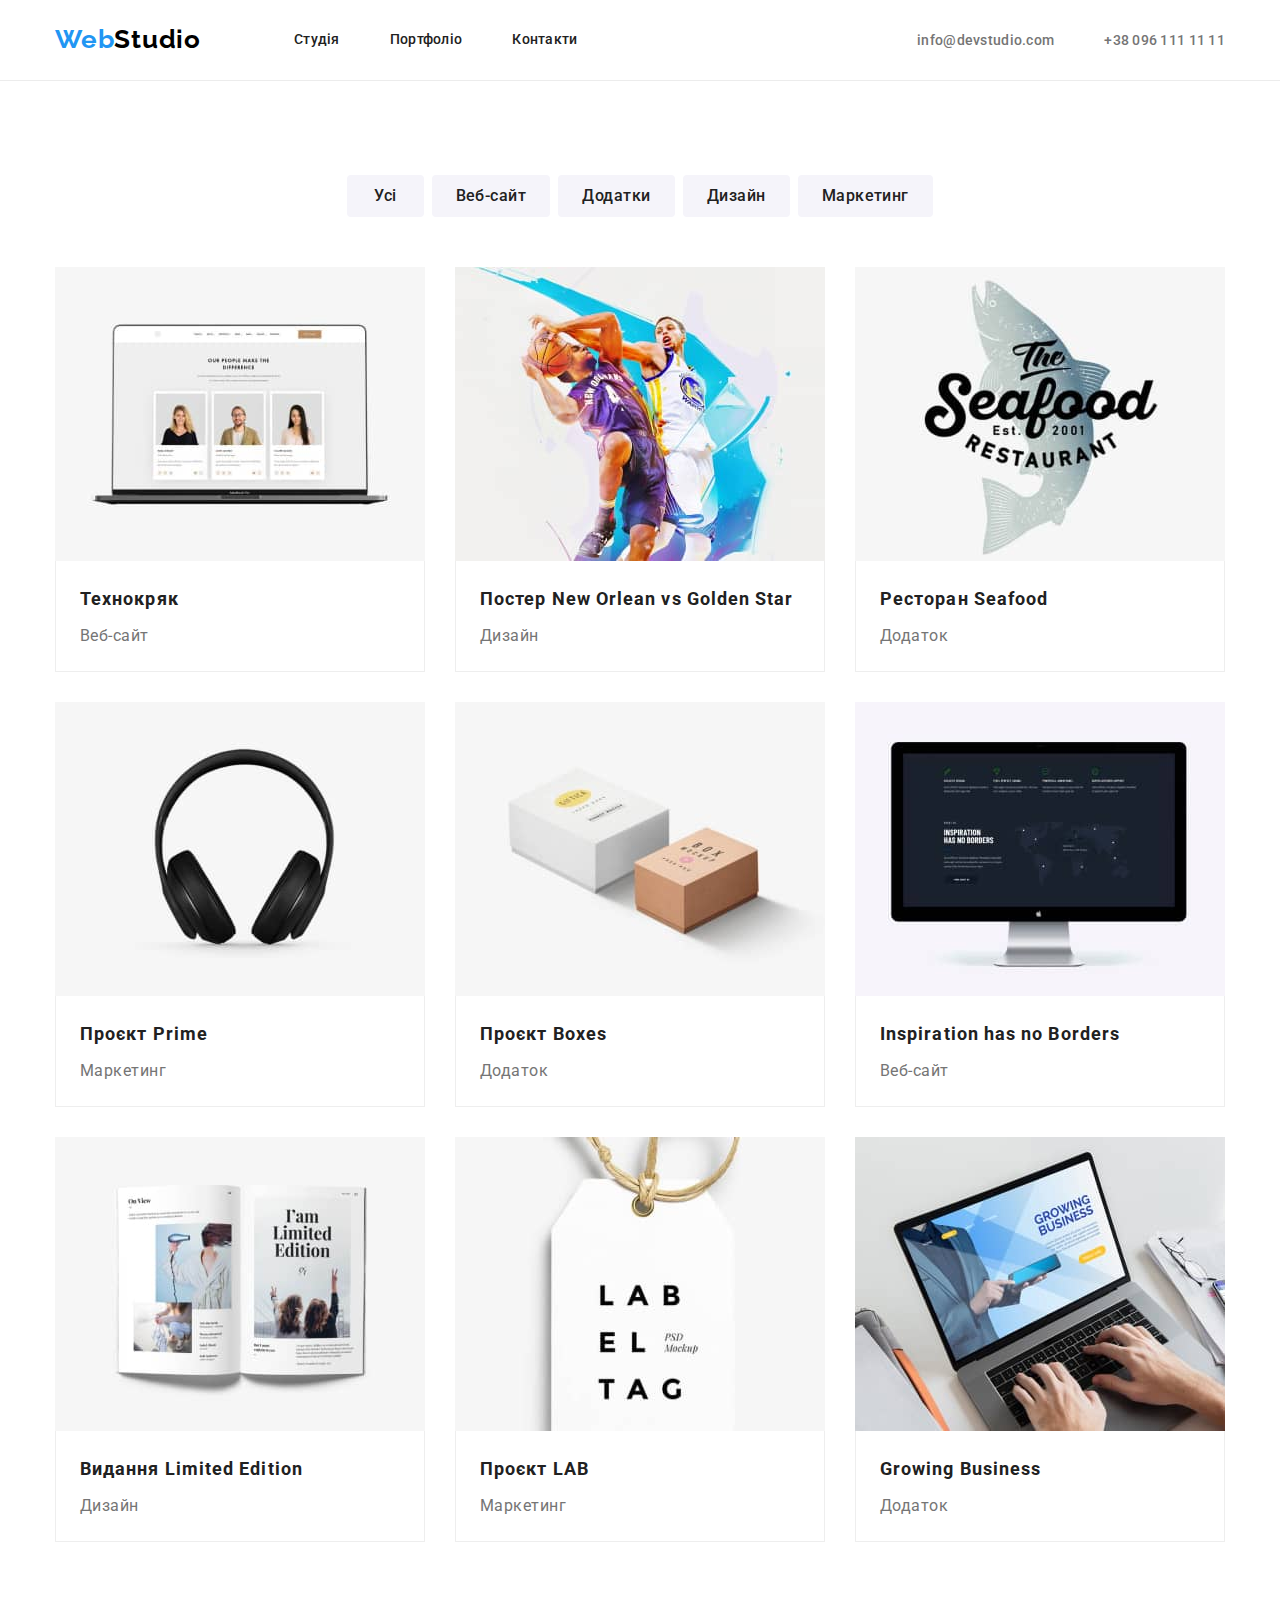
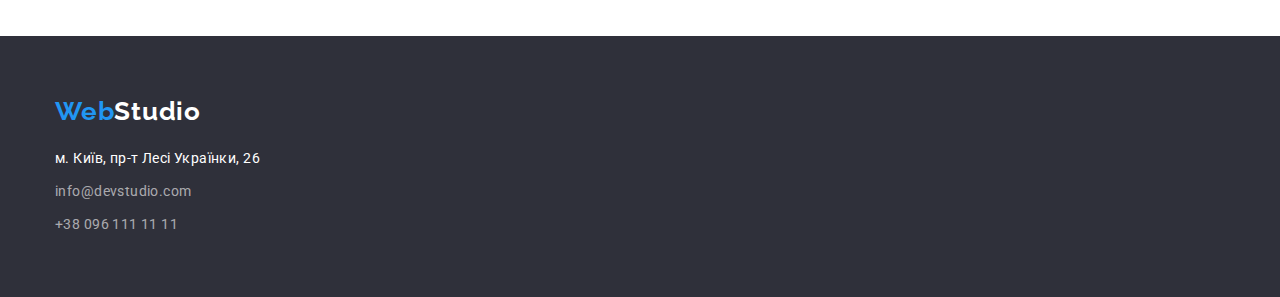
==== commit 5fc6d2e4: "Returned width for img" ====
--- a/portfolio.html
+++ b/portfolio.html
@@ -55,7 +55,7 @@
                 <ul class="projects">
                     <li class="project">
                         <a class="project-link" href="">
-                            <img class="project-img" src="./images/proj_1.jpg" alt="Ноутбук з фото співробітників на екрані">
+                            <img class="project-img" src="./images/proj_1.jpg" width="370" alt="Ноутбук з фото співробітників на екрані">
                             <div class="project-caption">
                                 <h2 class="project-name">Технокряк</h2>
                                 <p  class="product-segment">Веб-сайт</p>
@@ -64,7 +64,7 @@
                     </li>
                     <li class="project">
                         <a class="project-link" href="">
-                            <img class="project-img" src="./images/proj_2.jpg" alt="два баскетболісти боряться за м'яч">
+                            <img class="project-img" src="./images/proj_2.jpg" width="370" alt="два баскетболісти боряться за м'яч">
                             <div class="project-caption">
                                 <h2 class="project-name">Постер New Orlean vs Golden Star</h2>
                                 <p class="product-segment">Дизайн</p>
@@ -73,7 +73,7 @@
                     </li>
                     <li class="project">
                         <a class="project-link" href="">
-                            <img class="project-img" src="./images/proj_3.jpg" alt="Логотип ресторану Seafood">
+                            <img class="project-img" src="./images/proj_3.jpg" width="370" alt="Логотип ресторану Seafood">
                             <div class="project-caption">
                                 <h2 class="project-name">Ресторан Seafood</h2>
                                 <p class="product-segment">Додаток</p>
@@ -82,7 +82,7 @@
                     </li>
                     <li class="project">
                         <a class="project-link" href="">
-                            <img class="project-img" src="./images/proj_4.jpg" alt="навушниуи">
+                            <img class="project-img" src="./images/proj_4.jpg" width="370" alt="навушниуи">
                             <div class="project-caption">
                                 <h2 class="project-name">Проєкт Prime</h2>
                                 <p class="product-segment">Маркетинг</p>
@@ -91,7 +91,7 @@
                     </li>
                     <li class="project">
                         <a class="project-link" href="">
-                            <img class="project-img" src="./images/proj_5.jpg" alt="дві дизайнерські, брендовані коробки">
+                            <img class="project-img" src="./images/proj_5.jpg" width="370" alt="дві дизайнерські, брендовані коробки">
                             <div class="project-caption">
                                 <h2 class="project-name">Проєкт Boxes</h2>
                                 <p class="product-segment">Додаток</p>
@@ -100,7 +100,7 @@
                     </li>
                     <li class="project">
                         <a class="project-link" href="">
-                            <img class="project-img" src="./images/proj_6.jpg" alt="монітор з відкритою сторінкою проєкту">
+                            <img class="project-img" src="./images/proj_6.jpg" width="370" alt="монітор з відкритою сторінкою проєкту">
                             <div class="project-caption">
                                 <h2 class="project-name">Inspiration has no Borders</h2>
                                 <p class="product-segment">Веб-сайт</p>
@@ -109,7 +109,7 @@
                     </li>
                     <li class="project">
                         <a class="project-link" href="">
-                            <img class="project-img" src="./images/proj_7.jpg" alt="розворот журналу">
+                            <img class="project-img" src="./images/proj_7.jpg" width="370" alt="розворот журналу">
                             <div class="project-caption">
                                 <h2 class="project-name">Видання Limited Edition</h2>
                                 <p class="product-segment">Дизайн</p>
@@ -118,7 +118,7 @@
                     </li>
                     <li class="project">
                         <a class="project-link" href="">
-                            <img class="project-img" src="./images/proj_8.jpg" alt="тег для брендового одягу">
+                            <img class="project-img" src="./images/proj_8.jpg" width="370" alt="тег для брендового одягу">
                             <div class="project-caption">
                                 <h2 class="project-name">Проєкт LAB</h2>
                                 <p class="product-segment">Маркетинг</p>
@@ -127,7 +127,7 @@
                     </li>
                     <li class="project">
                         <a class="project-link" href="">
-                            <img class="project-img" src="./images/proj_9.jpg" alt="лептоп із зображенням стартової сторінки на екрані">
+                            <img class="project-img" src="./images/proj_9.jpg" width="370" alt="лептоп із зображенням стартової сторінки на екрані">
                             <div class="project-caption">
                                 <h2 class="project-name">Growing Business</h2>
                                 <p class="product-segment">Додаток</p>
--- a/css/styles.css
+++ b/css/styles.css
@@ -29,6 +29,7 @@
     cursor: pointer;
 }
 /* --Зображення, елементи списків відміна відступів знизу-- */
+/* --прописана максимальна ширина фото - 100% батьківського елементу, щоби не вказувати фіксовану ширину фото в HTML, фіксована ширина 270px видалена-- */
 img {
     display: block;
 }
@@ -241,6 +242,7 @@
 
     width: calc((100% - 30px*3)/4);
     margin-right: 30px;
+
 }
 .team-member:last-child {
     margin-right: 0;
@@ -310,14 +312,14 @@
     gap: 30px;
 }
 .project {
-    width: calc((100% - 30px*3)/3);
-}
-.project:nth-child(3n) {
+    width: calc((100% - 30px*2)/3);
+}
+/* .project:nth-child(3n) {
     margin-right: 0;
 }
 .project:nth-last-child(-n+3) {
     margin-bottom: 0;
-}
+} */
 /* --Підписи проектів-- */
 
 .project-caption {
